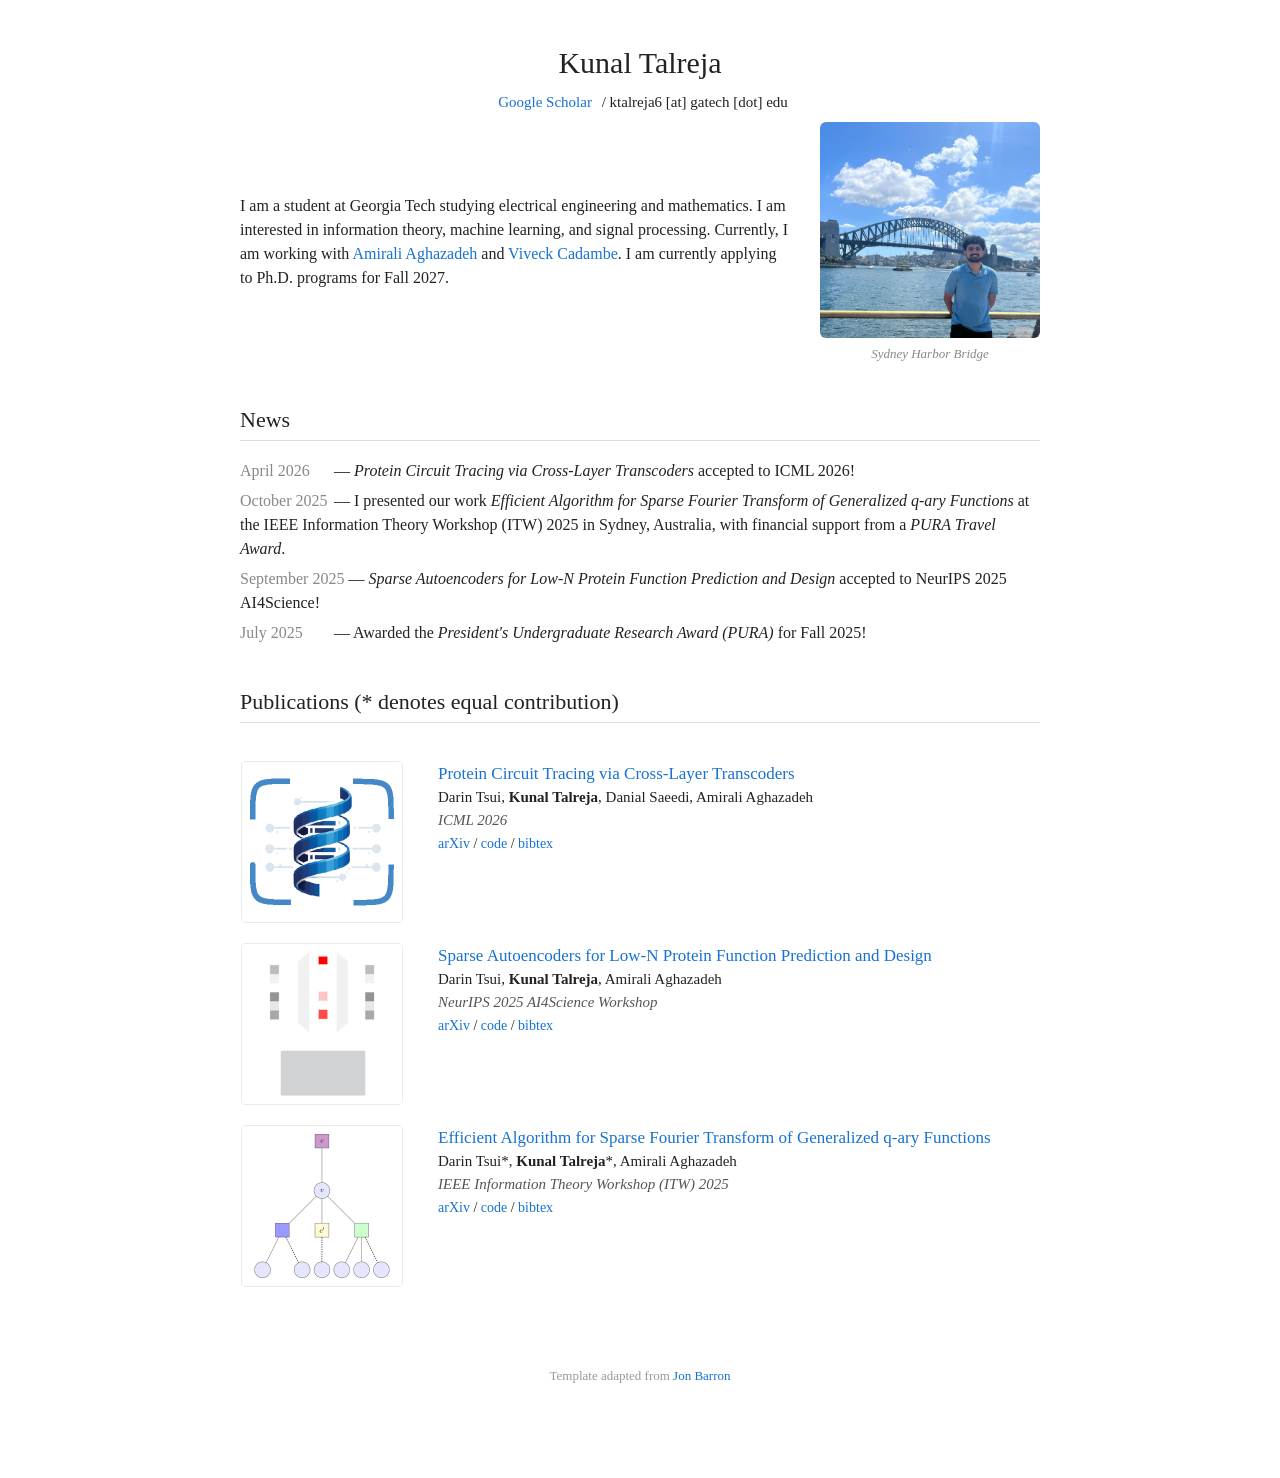
==== index.html @ 6360c68a "Initial commit" ====
<!DOCTYPE html>
<html lang="en">
<head>
  <meta charset="UTF-8">
  <title>Kunal Talreja</title>
  <meta name="viewport" content="width=device-width, initial-scale=1">
  <link rel="icon" href="assets/favicon.png" type="image/png">
  <style>
    body {
      margin: 0 auto;
      max-width: 800px;
      padding: 40px 20px 80px;
      font-family: Georgia, "Times New Roman", serif;
      font-size: 16px;
      line-height: 1.5;
      color: #222;
      background: #fff;
    }
    a { color: #1772d0; text-decoration: none; }
    a:hover { color: #f09228; }

    .header { text-align: center; margin-bottom: 8px; }
    .header h1 { font-size: 30px; font-weight: normal; margin: 0 0 6px; }
    .header .links { font-size: 15px; }
    .header .links a { margin: 0 6px; }

    h2 {
      font-size: 22px;
      font-weight: normal;
      border-bottom: 1px solid #ddd;
      padding-bottom: 4px;
      margin-top: 40px;
    }

    #about {
      display: flex;
      align-items: center;
      gap: 28px;
      margin-bottom: 12px;
    }
    #about p { margin: 0; }
    .photo {
      flex-shrink: 0;
      width: 220px;
    }
    .photo img {
      width: 220px;
      border-radius: 6px;
      display: block;
    }
    .photo .caption {
      margin-top: 6px;
      font-size: 13px;
      font-style: italic;
      color: #888;
      text-align: center;
    }
    @media (max-width: 600px) {
      #about { flex-direction: column-reverse; text-align: center; gap: 18px; }
      .photo { width: 200px; }
      .photo img { width: 200px; }
    }

    #news ul { list-style: none; padding-left: 0; margin: 0; }
    #news li { margin-bottom: 6px; }
    #news .date { color: #888; display: inline-block; min-width: 90px; }

    .pub { width: 100%; border-collapse: separate; border-spacing: 0 18px; }
    .pub td { vertical-align: top; }
    .pub .thumb {
      width: 178px; padding-right: 18px;
    }
    .pub .thumb img {
      width: 160px; height: 160px; object-fit: contain;
      background: #fff; border: 1px solid #eaeaea;
      border-radius: 4px; display: block;
    }
    .thumb-placeholder {
      width: 160px; height: 160px; background: #ececec;
      border-radius: 4px; display: flex; align-items: center;
      justify-content: center; color: #aaa; font-size: 12px;
    }
    .pub .title { font-size: 17px; }
    .pub .title a { color: #1772d0; }
    .pub .title a:hover { color: #f09228; }
    .pub .authors { font-size: 15px; }
    .pub .authors .me { font-weight: bold; }
    .pub .venue { font-size: 15px; font-style: italic; color: #555; }
    .pub .pub-links { font-size: 14px; margin-top: 2px; }

    .bib-toggle { color: #1772d0; cursor: pointer; }
    .bib-toggle:hover { color: #f09228; }
    .bib-toggle:focus { outline: 1px dotted #1772d0; }
    .bibtex {
      display: none;
      position: relative;
      margin-top: 8px;
      background: #f6f6f6;
      border: 1px solid #e2e2e2;
      border-radius: 4px;
      padding: 10px 12px;
    }
    .bibtex.open { display: block; }
    .bibtex pre {
      margin: 0;
      padding-right: 56px;
      font-family: "SF Mono", Menlo, Consolas, "Courier New", monospace;
      font-size: 12px;
      line-height: 1.4;
      white-space: pre-wrap;
      word-break: break-word;
      color: #333;
    }
    .bibtex .copy-btn {
      position: absolute;
      top: 8px;
      right: 8px;
      font-family: Georgia, serif;
      font-size: 12px;
      padding: 2px 8px;
      border: 1px solid #ccc;
      border-radius: 4px;
      background: #fff;
      color: #555;
      cursor: pointer;
    }
    .bibtex .copy-btn:hover { color: #f09228; border-color: #f09228; }

    footer { text-align: center; color: #999; font-size: 13px; margin-top: 60px; }
  </style>
</head>
<body>

  <header class="header">
    <h1>Kunal Talreja</h1>
    <div class="links">
      <a href="https://scholar.google.com/citations?user=B_X9xMAAAAAJ&hl=en" target="_blank">Google Scholar</a> /
      <span class="contact">ktalreja6 [at] gatech [dot] edu</span>
    </div>
  </header>

  <section id="about">
    <p>I am a student at Georgia Tech studying electrical engineering and mathematics. I am interested in information theory, machine learning, and signal processing. Currently, I am working with <a href="https://amirmohan.github.io/" target="_blank">Amirali Aghazadeh</a> and <a href="https://sites.google.com/view/viveck-cadambe/home" target="_blank">Viveck Cadambe</a>. I am currently applying to Ph.D. programs for Fall 2027.</p>
    <div class="photo">
      <img src="assets/me.jpg" alt="Kunal Talreja">
      <div class="caption">Sydney Harbor Bridge</div>
    </div>
  </section>

  <section id="news">
    <h2>News</h2>
    <ul>
      <li><span class="date">April 2026</span> &mdash; <em>Protein Circuit Tracing via Cross-Layer Transcoders</em> accepted to ICML 2026!</li>
      <li><span class="date">October 2025</span> &mdash; I presented our work <em>Efficient Algorithm for Sparse Fourier Transform of Generalized q-ary Functions</em> at the IEEE Information Theory Workshop (ITW) 2025 in Sydney, Australia, with financial support from a <em> PURA Travel Award</em>.</li>
      <li><span class="date">September 2025</span> &mdash; <em>Sparse Autoencoders for Low-N Protein Function Prediction and Design</em> accepted to NeurIPS 2025 AI4Science!</li>
      <li><span class="date">July 2025</span> &mdash; Awarded the <em>President's Undergraduate Research Award (PURA)</em> for Fall 2025!</li>
    </ul>
  </section>

  <section id="publications">
    <h2>Publications (* denotes equal contribution)</h2>
    <table class="pub">

      <tr>
        <td class="thumb">
          <img src="assets/protomech.png" alt="Protein Circuit Tracing thumbnail">
        </td>
        <td>
          <div class="title"><a href="#">Protein Circuit Tracing via Cross-Layer Transcoders</a></div>
          <div class="authors">
            Darin Tsui, <span class="me">Kunal Talreja</span>, Danial Saeedi, Amirali Aghazadeh
          </div>
          <div class="venue">ICML 2026</div>
          <div class="pub-links">
            <a href="https://arxiv.org/abs/2602.12026" target="_blank">arXiv</a> /
            <a href="https://github.com/amirgroup-codes/ProtoMech" target="_blank">code</a> /
            <span class="bib-toggle" onclick="toggleBib('bib-clt')">bibtex</span>
          </div>
          <div class="bibtex" id="bib-clt">
            <button class="copy-btn" onclick="copyBib('bib-clt', this)">copy</button>
            <pre>@misc{tsui2026proteincircuittracingcrosslayer,
      title={Protein Circuit Tracing via Cross-layer Transcoders}, 
      author={Darin Tsui and Kunal Talreja and Daniel Saeedi and Amirali Aghazadeh},
      year={2026},
      eprint={2602.12026},
      archivePrefix={arXiv},
      primaryClass={cs.LG},
      url={https://arxiv.org/abs/2602.12026}, 
}</pre>
          </div>
        </td>
      </tr>

            <tr>
        <td class="thumb">
          <img src="assets/sae.png" alt="Sparse Autoencoders thumbnail">
        </td>
        <td>
          <div class="title"><a href="#">Sparse Autoencoders for Low-N Protein Function Prediction and Design</a></div>
          <div class="authors">
            Darin Tsui, <span class="me">Kunal Talreja</span>, Amirali Aghazadeh
          </div>
          <div class="venue">NeurIPS 2025 AI4Science Workshop</div>
          <div class="pub-links">
            <a href="https://arxiv.org/abs/2508.18567" target="_blank">arXiv</a> /
            <a href="https://github.com/amirgroup-codes/LowNSAE" target="_blank">code</a> /
            <span class="bib-toggle" onclick="toggleBib('bib-sae')">bibtex</span>
          </div>
          <div class="bibtex" id="bib-sae">
            <button class="copy-btn" onclick="copyBib('bib-sae', this)">copy</button>
            <pre>@misc{tsui2025sparseautoencoderslownprotein,
      title={Sparse Autoencoders for Low-$N$ Protein Function Prediction and Design}, 
      author={Darin Tsui and Kunal Talreja and Amirali Aghazadeh},
      year={2025},
      eprint={2508.18567},
      archivePrefix={arXiv},
      primaryClass={cs.LG},
      url={https://arxiv.org/abs/2508.18567}, 
}</pre>
          </div>
        </td>
      </tr>

      <tr>
        <td class="thumb">
          <img src="assets/fourier.png" alt="Sparse Fourier Transform thumbnail">
        </td>
        <td>
          <div class="title"><a href="#">Efficient Algorithm for Sparse Fourier Transform of Generalized q-ary Functions</a></div>
          <div class="authors">
            Darin Tsui*, <span class="me">Kunal Talreja</span>*, Amirali Aghazadeh
          </div>
          <div class="venue">IEEE Information Theory Workshop (ITW) 2025</div>
          <div class="pub-links">
            <a href="https://arxiv.org/abs/2501.12365" target="_blank">arXiv</a> /
            <a href="https://github.com/amirgroup-codes/GFast" target="_blank">code</a> /
            <span class="bib-toggle" onclick="toggleBib('bib-fourier')">bibtex</span>
          </div>
          <div class="bibtex" id="bib-fourier">
            <button class="copy-btn" onclick="copyBib('bib-fourier', this)">copy</button>
            <pre>@misc{tsui2025efficientalgorithmsparsefourier,
      title={Efficient Algorithm for Sparse Fourier Transform of Generalized $q$-ary Functions}, 
      author={Darin Tsui and Kunal Talreja and Amirali Aghazadeh},
      year={2025},
      eprint={2501.12365},
      archivePrefix={arXiv},
      primaryClass={cs.CC},
      url={https://arxiv.org/abs/2501.12365}, 
}</pre>
          </div>
        </td>
      </tr>

    </table>
  </section>

  <footer>
    <p>Template adapted from <a href="https://jonbarron.info/" target="_blank">Jon Barron</a></p>
  </footer>

  <script>
    function toggleBib(id) {
      document.getElementById(id).classList.toggle('open');
    }
    function copyBib(id, btn) {
      var text = document.getElementById(id).querySelector('pre').textContent;
      var done = function () {
        var label = btn.textContent;
        btn.textContent = 'copied!';
        setTimeout(function () { btn.textContent = label; }, 1500);
      };
      if (navigator.clipboard && navigator.clipboard.writeText) {
        navigator.clipboard.writeText(text).then(done, function () { fallbackCopy(text, done); });
      } else {
        fallbackCopy(text, done);
      }
    }
    function fallbackCopy(text, done) {
      var ta = document.createElement('textarea');
      ta.value = text;
      ta.style.position = 'fixed';
      ta.style.opacity = '0';
      document.body.appendChild(ta);
      ta.select();
      try { document.execCommand('copy'); done(); } catch (e) {}
      document.body.removeChild(ta);
    }
    document.querySelectorAll('.bib-toggle').forEach(function (el) {
      el.setAttribute('tabindex', '0');
      el.setAttribute('role', 'button');
      el.addEventListener('keydown', function (e) {
        if (e.key === 'Enter' || e.key === ' ') { e.preventDefault(); el.click(); }
      });
    });
  </script>

</body>
</html>
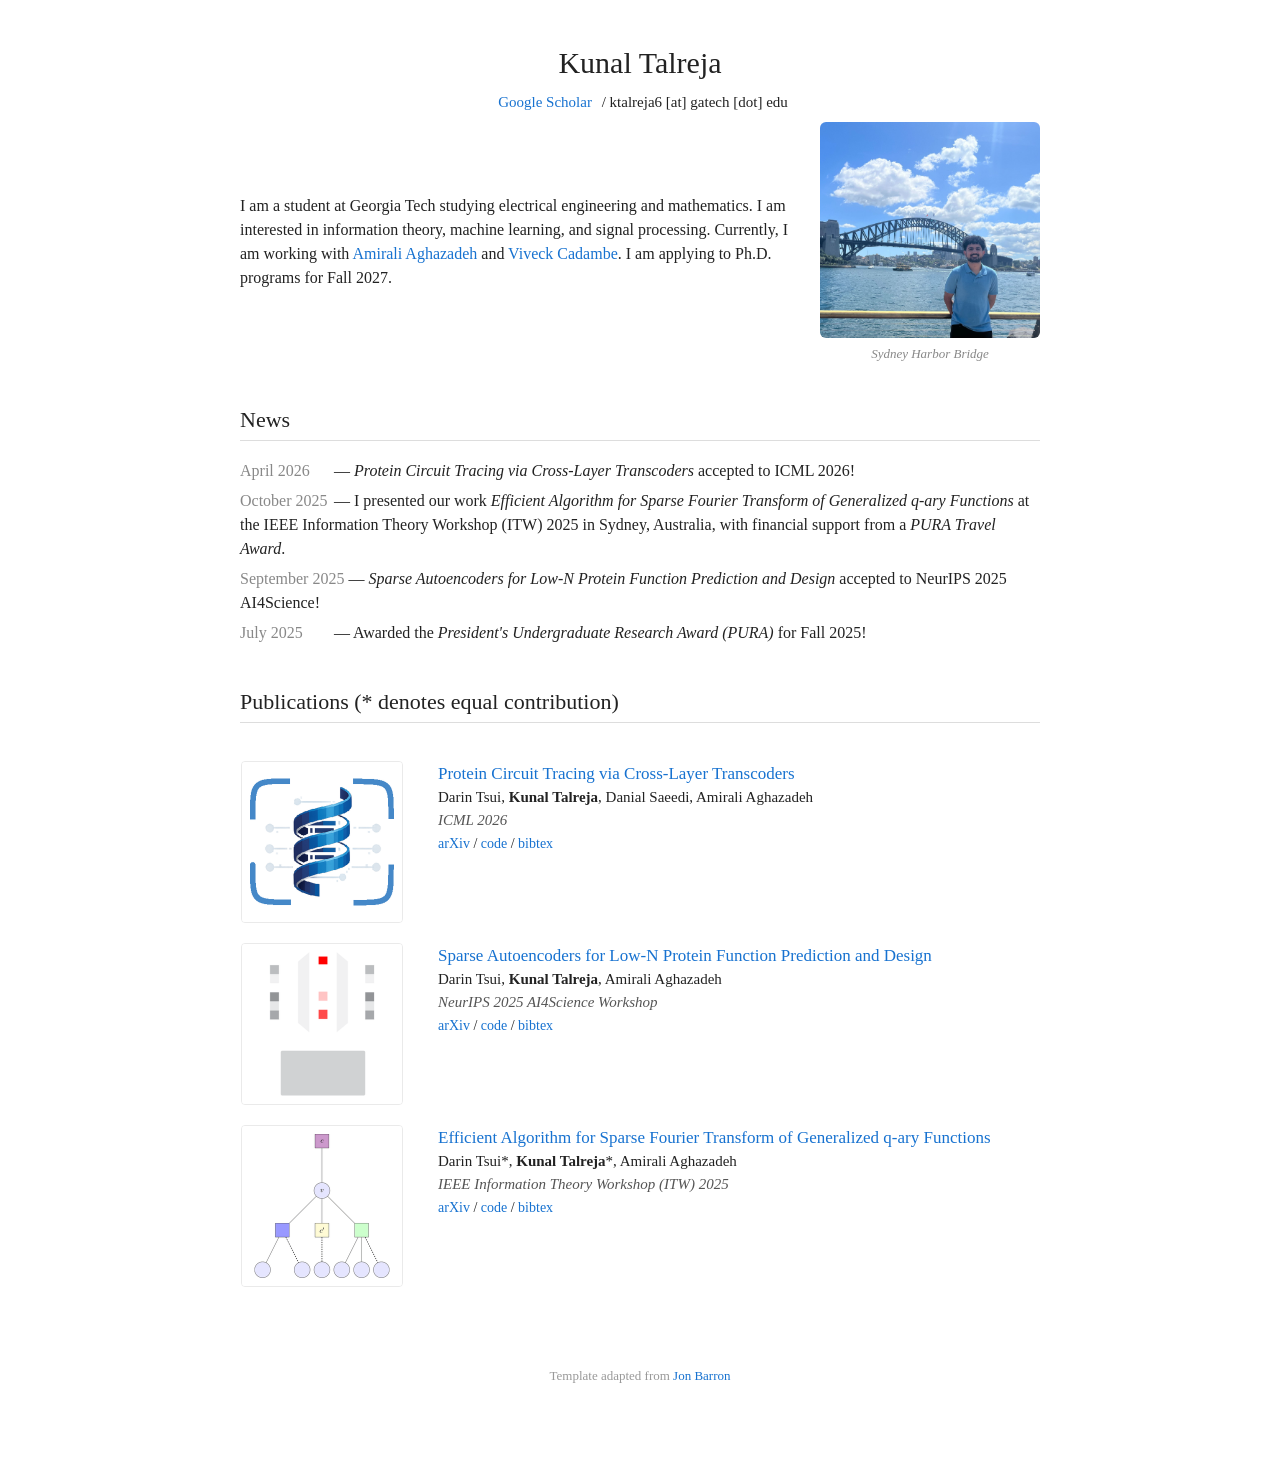
==== commit 138ebeb7: "update" ====
--- a/index.html
+++ b/index.html
@@ -140,7 +140,7 @@
   </header>
 
   <section id="about">
-    <p>I am a student at Georgia Tech studying electrical engineering and mathematics. I am interested in information theory, machine learning, and signal processing. Currently, I am working with <a href="https://amirmohan.github.io/" target="_blank">Amirali Aghazadeh</a> and <a href="https://sites.google.com/view/viveck-cadambe/home" target="_blank">Viveck Cadambe</a>. I am currently applying to Ph.D. programs for Fall 2027.</p>
+    <p>I am a student at Georgia Tech studying electrical engineering and mathematics. I am interested in information theory, machine learning, and signal processing. Currently, I am working with <a href="https://amirmohan.github.io/" target="_blank">Amirali Aghazadeh</a> and <a href="https://sites.google.com/view/viveck-cadambe/home" target="_blank">Viveck Cadambe</a>. I am applying to Ph.D. programs for Fall 2027.</p>
     <div class="photo">
       <img src="assets/me.jpg" alt="Kunal Talreja">
       <div class="caption">Sydney Harbor Bridge</div>
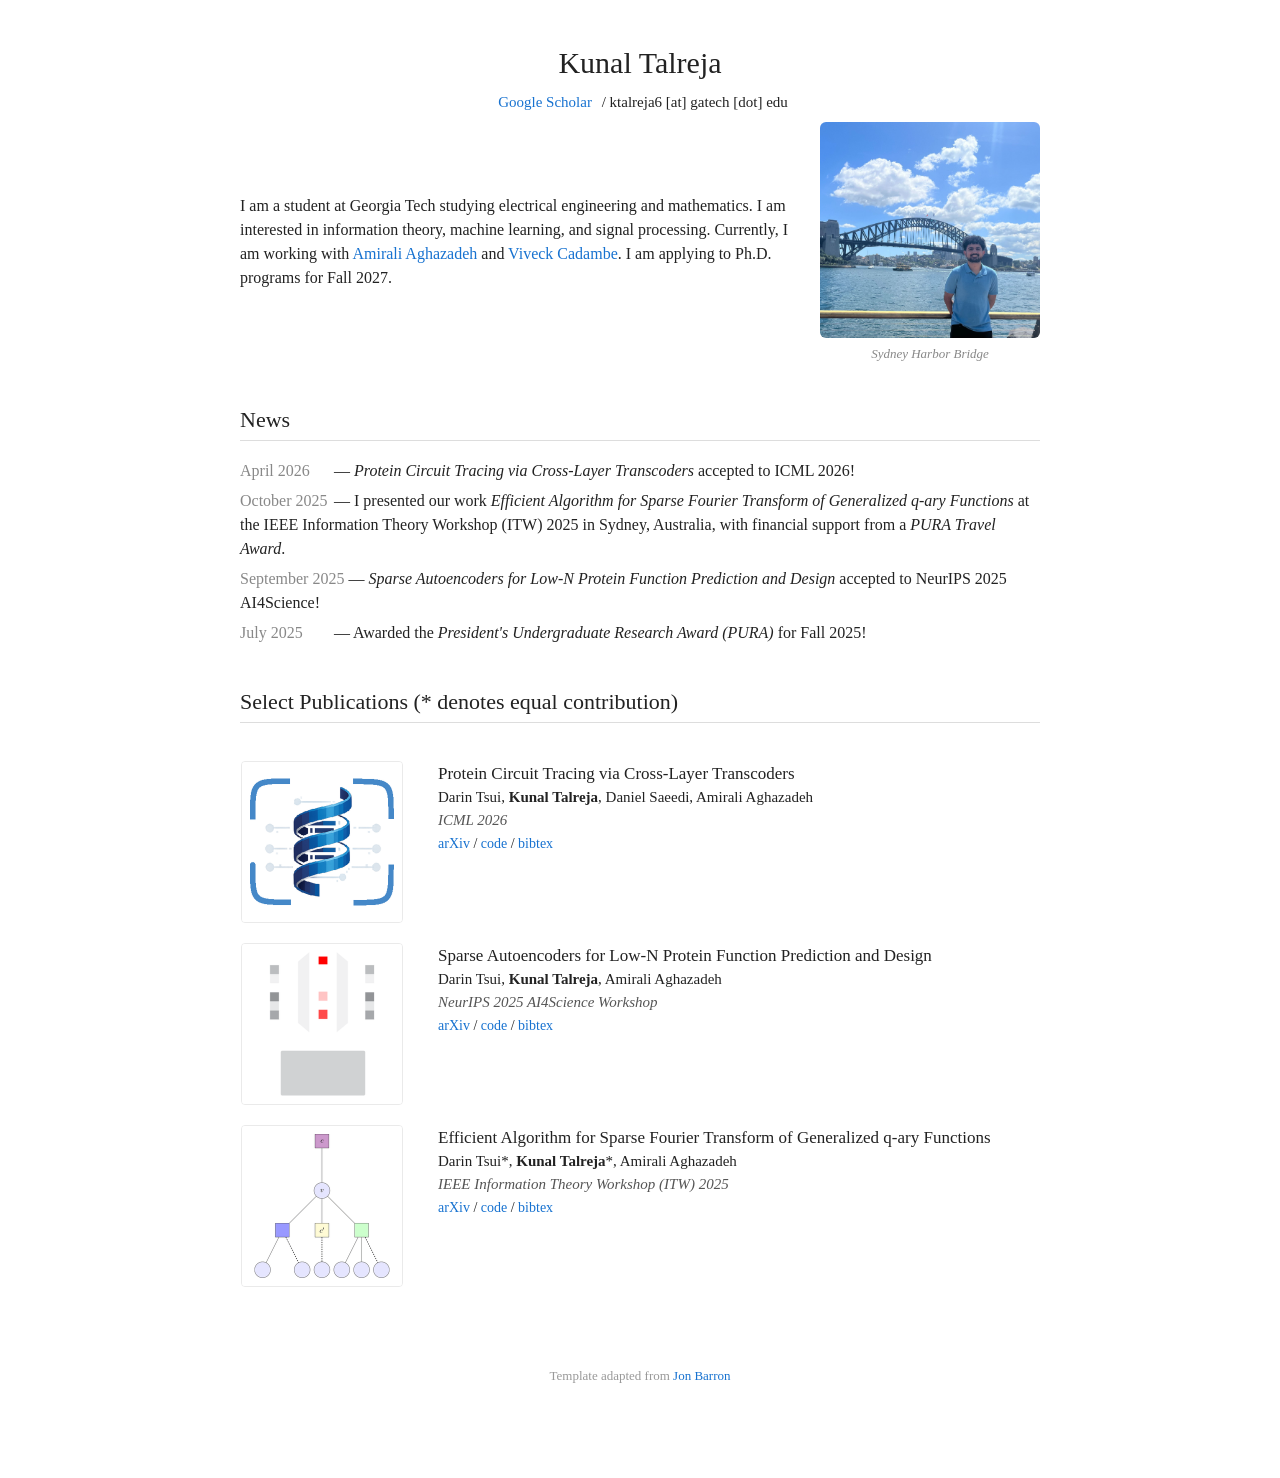
==== commit 77811de8: "update" ====
--- a/index.html
+++ b/index.html
@@ -158,7 +158,7 @@
   </section>
 
   <section id="publications">
-    <h2>Publications (* denotes equal contribution)</h2>
+    <h2>Select Publications (* denotes equal contribution)</h2>
     <table class="pub">
 
       <tr>
@@ -166,9 +166,9 @@
           <img src="assets/protomech.png" alt="Protein Circuit Tracing thumbnail">
         </td>
         <td>
-          <div class="title"><a href="#">Protein Circuit Tracing via Cross-Layer Transcoders</a></div>
+          <div class="title">Protein Circuit Tracing via Cross-Layer Transcoders</div>
           <div class="authors">
-            Darin Tsui, <span class="me">Kunal Talreja</span>, Danial Saeedi, Amirali Aghazadeh
+            Darin Tsui, <span class="me">Kunal Talreja</span>, Daniel Saeedi, Amirali Aghazadeh
           </div>
           <div class="venue">ICML 2026</div>
           <div class="pub-links">
@@ -196,7 +196,7 @@
           <img src="assets/sae.png" alt="Sparse Autoencoders thumbnail">
         </td>
         <td>
-          <div class="title"><a href="#">Sparse Autoencoders for Low-N Protein Function Prediction and Design</a></div>
+          <div class="title">Sparse Autoencoders for Low-N Protein Function Prediction and Design</div>
           <div class="authors">
             Darin Tsui, <span class="me">Kunal Talreja</span>, Amirali Aghazadeh
           </div>
@@ -226,7 +226,7 @@
           <img src="assets/fourier.png" alt="Sparse Fourier Transform thumbnail">
         </td>
         <td>
-          <div class="title"><a href="#">Efficient Algorithm for Sparse Fourier Transform of Generalized q-ary Functions</a></div>
+          <div class="title">Efficient Algorithm for Sparse Fourier Transform of Generalized q-ary Functions</div>
           <div class="authors">
             Darin Tsui*, <span class="me">Kunal Talreja</span>*, Amirali Aghazadeh
           </div>
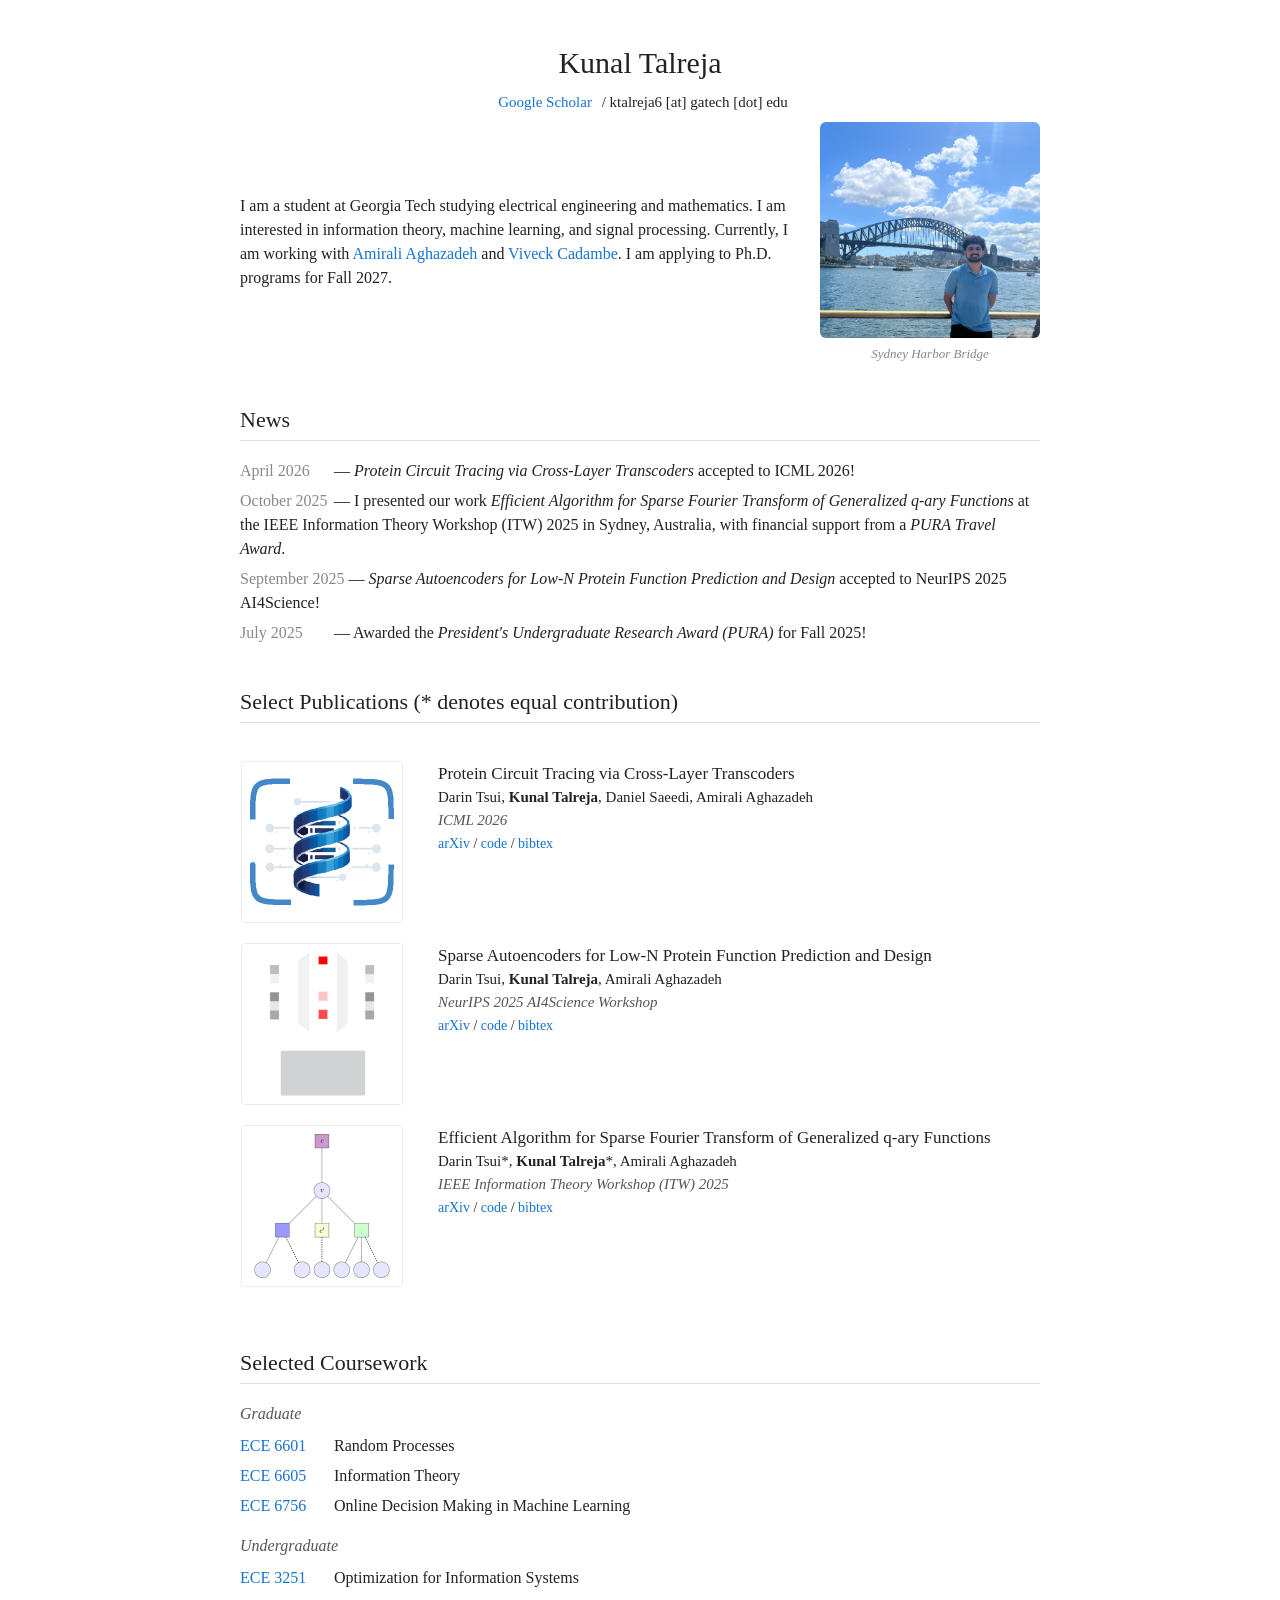
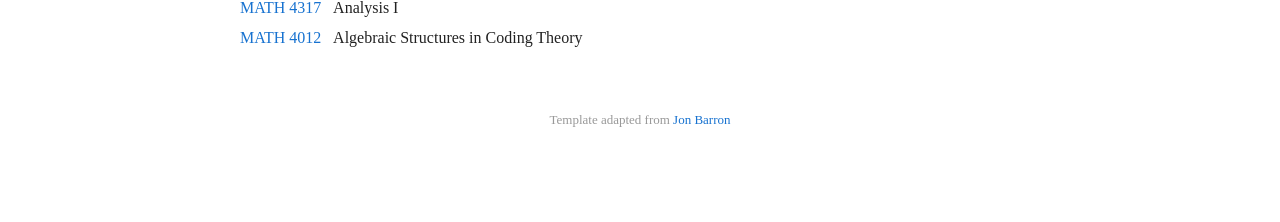
==== commit 312d5634: "added courses" ====
--- a/index.html
+++ b/index.html
@@ -65,6 +65,17 @@
     #news li { margin-bottom: 6px; }
     #news .date { color: #888; display: inline-block; min-width: 90px; }
 
+    #coursework h3 {
+      font-size: 16px;
+      font-weight: normal;
+      font-style: italic;
+      color: #555;
+      margin: 16px 0 8px;
+    }
+    #coursework ul { list-style: none; padding-left: 0; margin: 0; }
+    #coursework li { margin-bottom: 6px; }
+    #coursework .code { display: inline-block; min-width: 90px; }
+
     .pub { width: 100%; border-collapse: separate; border-spacing: 0 18px; }
     .pub td { vertical-align: top; }
     .pub .thumb {
@@ -254,6 +265,24 @@
     </table>
   </section>
 
+  <section id="coursework">
+    <h2>Selected Coursework</h2>
+
+    <h3>Graduate</h3>
+    <ul>
+      <li><span class="code"><a href="https://ece.gatech.edu/courses/ece6601" target="_blank">ECE 6601</a></span> Random Processes</li>
+      <li><span class="code"><a href="https://ece.gatech.edu/courses/ece6605" target="_blank">ECE 6605</a></span> Information Theory</li>
+      <li><span class="code"><a href="https://vmuthukumar.ece.gatech.edu/teaching-advising/ece-8803-online-decision-making-in-machine-learning-spring-2025/" target="_blank">ECE 6756</a></span> Online Decision Making in Machine Learning</li>
+    </ul>
+
+    <h3>Undergraduate</h3>
+    <ul>
+      <li><span class="code"><a href="https://ece.gatech.edu/courses/ece3251" target="_blank">ECE 3251</a></span> Optimization for Information Systems</li>
+      <li><span class="code"><a href="https://math.gatech.edu/courses/math/4317" target="_blank">MATH 4317</a></span> Analysis I</li>
+      <li><span class="code"><a href="https://math.gatech.edu/courses/math/4012" target="_blank">MATH 4012</a></span> Algebraic Structures in Coding Theory</li>
+    </ul>
+  </section>
+
   <footer>
     <p>Template adapted from <a href="https://jonbarron.info/" target="_blank">Jon Barron</a></p>
   </footer>
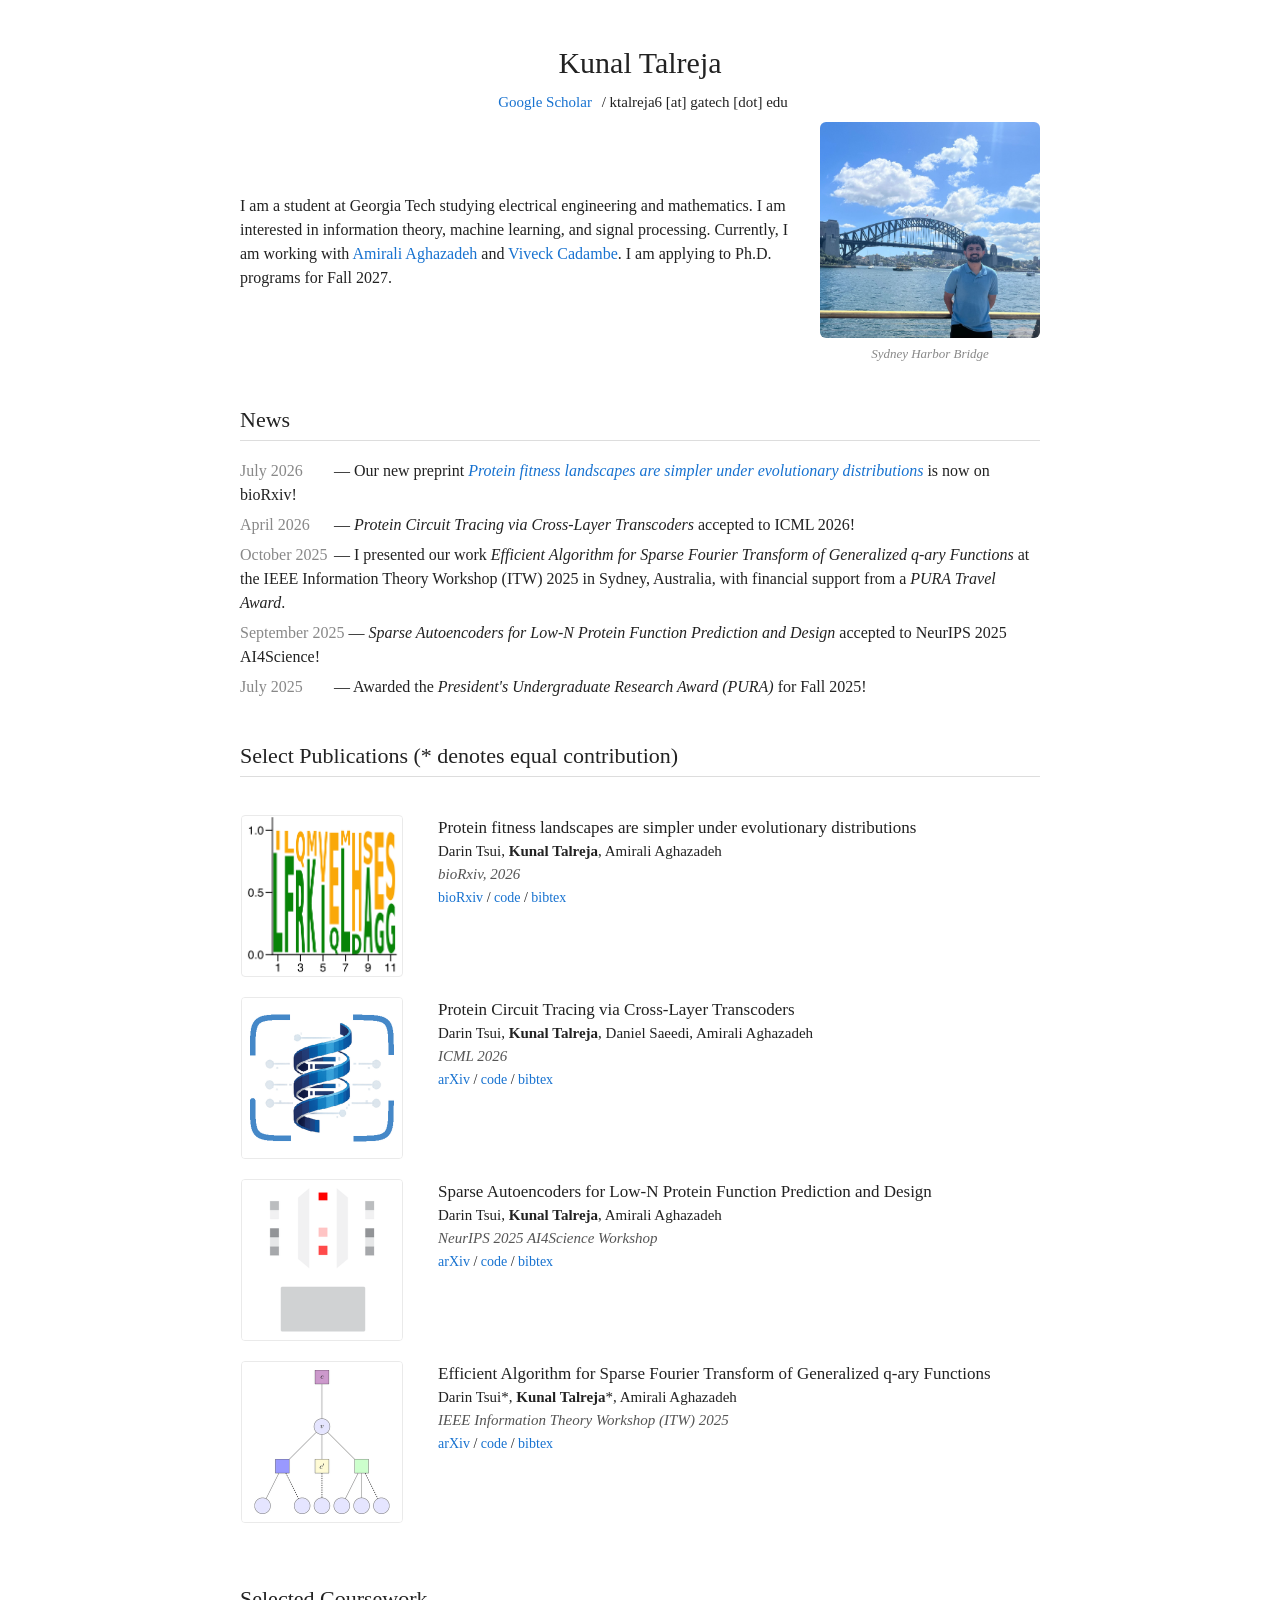
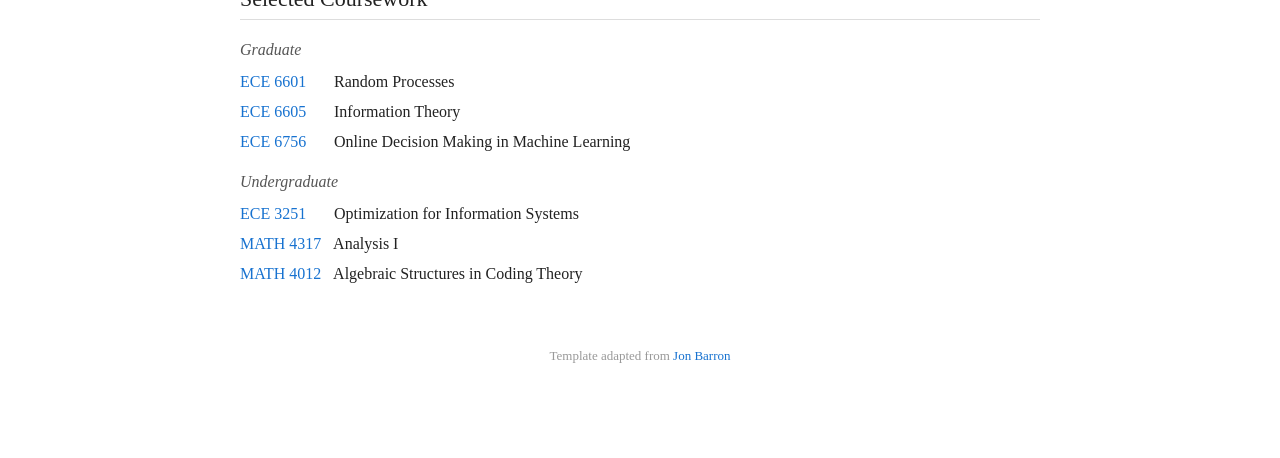
==== commit 1a1b43bf: "added new paper update" ====
--- a/index.html
+++ b/index.html
@@ -161,6 +161,7 @@
   <section id="news">
     <h2>News</h2>
     <ul>
+      <li><span class="date">July 2026</span> &mdash; Our new preprint <a href="https://www.biorxiv.org/content/10.64898/2026.07.08.737351v1" target="_blank"><em>Protein fitness landscapes are simpler under evolutionary distributions</em></a> is now on bioRxiv!</li>
       <li><span class="date">April 2026</span> &mdash; <em>Protein Circuit Tracing via Cross-Layer Transcoders</em> accepted to ICML 2026!</li>
       <li><span class="date">October 2025</span> &mdash; I presented our work <em>Efficient Algorithm for Sparse Fourier Transform of Generalized q-ary Functions</em> at the IEEE Information Theory Workshop (ITW) 2025 in Sydney, Australia, with financial support from a <em> PURA Travel Award</em>.</li>
       <li><span class="date">September 2025</span> &mdash; <em>Sparse Autoencoders for Low-N Protein Function Prediction and Design</em> accepted to NeurIPS 2025 AI4Science!</li>
@@ -171,6 +172,39 @@
   <section id="publications">
     <h2>Select Publications (* denotes equal contribution)</h2>
     <table class="pub">
+
+      <tr>
+        <td class="thumb">
+          <img src="assets/protein-landscapes.png" alt="Protein fitness landscapes thumbnail">
+        </td>
+        <td>
+          <div class="title">Protein fitness landscapes are simpler under evolutionary distributions</div>
+          <div class="authors">
+            Darin Tsui, <span class="me">Kunal Talreja</span>, Amirali Aghazadeh
+          </div>
+          <div class="venue">bioRxiv, 2026</div>
+          <div class="pub-links">
+            <a href="https://www.biorxiv.org/content/10.64898/2026.07.08.737351v1" target="_blank">bioRxiv</a> /
+            <a href="https://github.com/amirgroup-codes/eWHT_expts" target="_blank">code</a> /
+            <span class="bib-toggle" onclick="toggleBib('bib-ewht')">bibtex</span>
+          </div>
+          <div class="bibtex" id="bib-ewht">
+            <button class="copy-btn" onclick="copyBib('bib-ewht', this)">copy</button>
+            <pre>@article {Tsui2026.07.08.737351,
+      author = {Tsui, Darin and Talreja, Kunal and Aghazadeh, Amirali},
+      title = {Protein fitness landscapes are simpler under evolutionary distributions},
+      elocation-id = {2026.07.08.737351},
+      year = {2026},
+      doi = {10.64898/2026.07.08.737351},
+      publisher = {Cold Spring Harbor Laboratory},
+      abstract = {Understanding how mutations combine to shape protein fitness remains a central challenge in biology, driven in part by the prevalence of high-order epistasis. Existing analyses of epistasis, however, implicitly define epistatic interactions under a uniform probability measure over sequence space, even though evolution constrains natural proteins to a highly structured, non-uniform distribution of sequences. Here, we show that the apparent complexity of protein epistasis depends fundamentally on the underlying evolutionary distribution of sequences. We develop an evolution-aware spectral framework that incorporates the evolutionary distribution of amino acids at each sequence position, inducing an orthogonal decomposition under the evolutionary measure while preserving efficient spectral algorithms for scalable analysis. Across diverse protein fitness landscapes, this framework consistently produces more compact spectral representations, explaining more phenotypic variation with fewer epistatic interactions while substantially reducing apparent high-order epistasis. It also enables more accurate recovery of fitness landscapes from limited experimental measurements and concentrates the remaining higher-order interactions into localized, structurally interpretable motifs. These results suggest that a substantial fraction of apparent high-order epistasis arises from defining epistatic interactions under a uniform measure over sequence space and can be resolved by aligning spectral analysis with evolutionary constraints.Competing Interest StatementThe authors have declared no competing interest.},
+      URL = {https://www.biorxiv.org/content/early/2026/07/10/2026.07.08.737351},
+      eprint = {https://www.biorxiv.org/content/early/2026/07/10/2026.07.08.737351.full.pdf},
+      journal = {bioRxiv}
+}</pre>
+          </div>
+        </td>
+      </tr>
 
       <tr>
         <td class="thumb">
@@ -324,4 +358,4 @@
   </script>
 
 </body>
-</html>+</html>
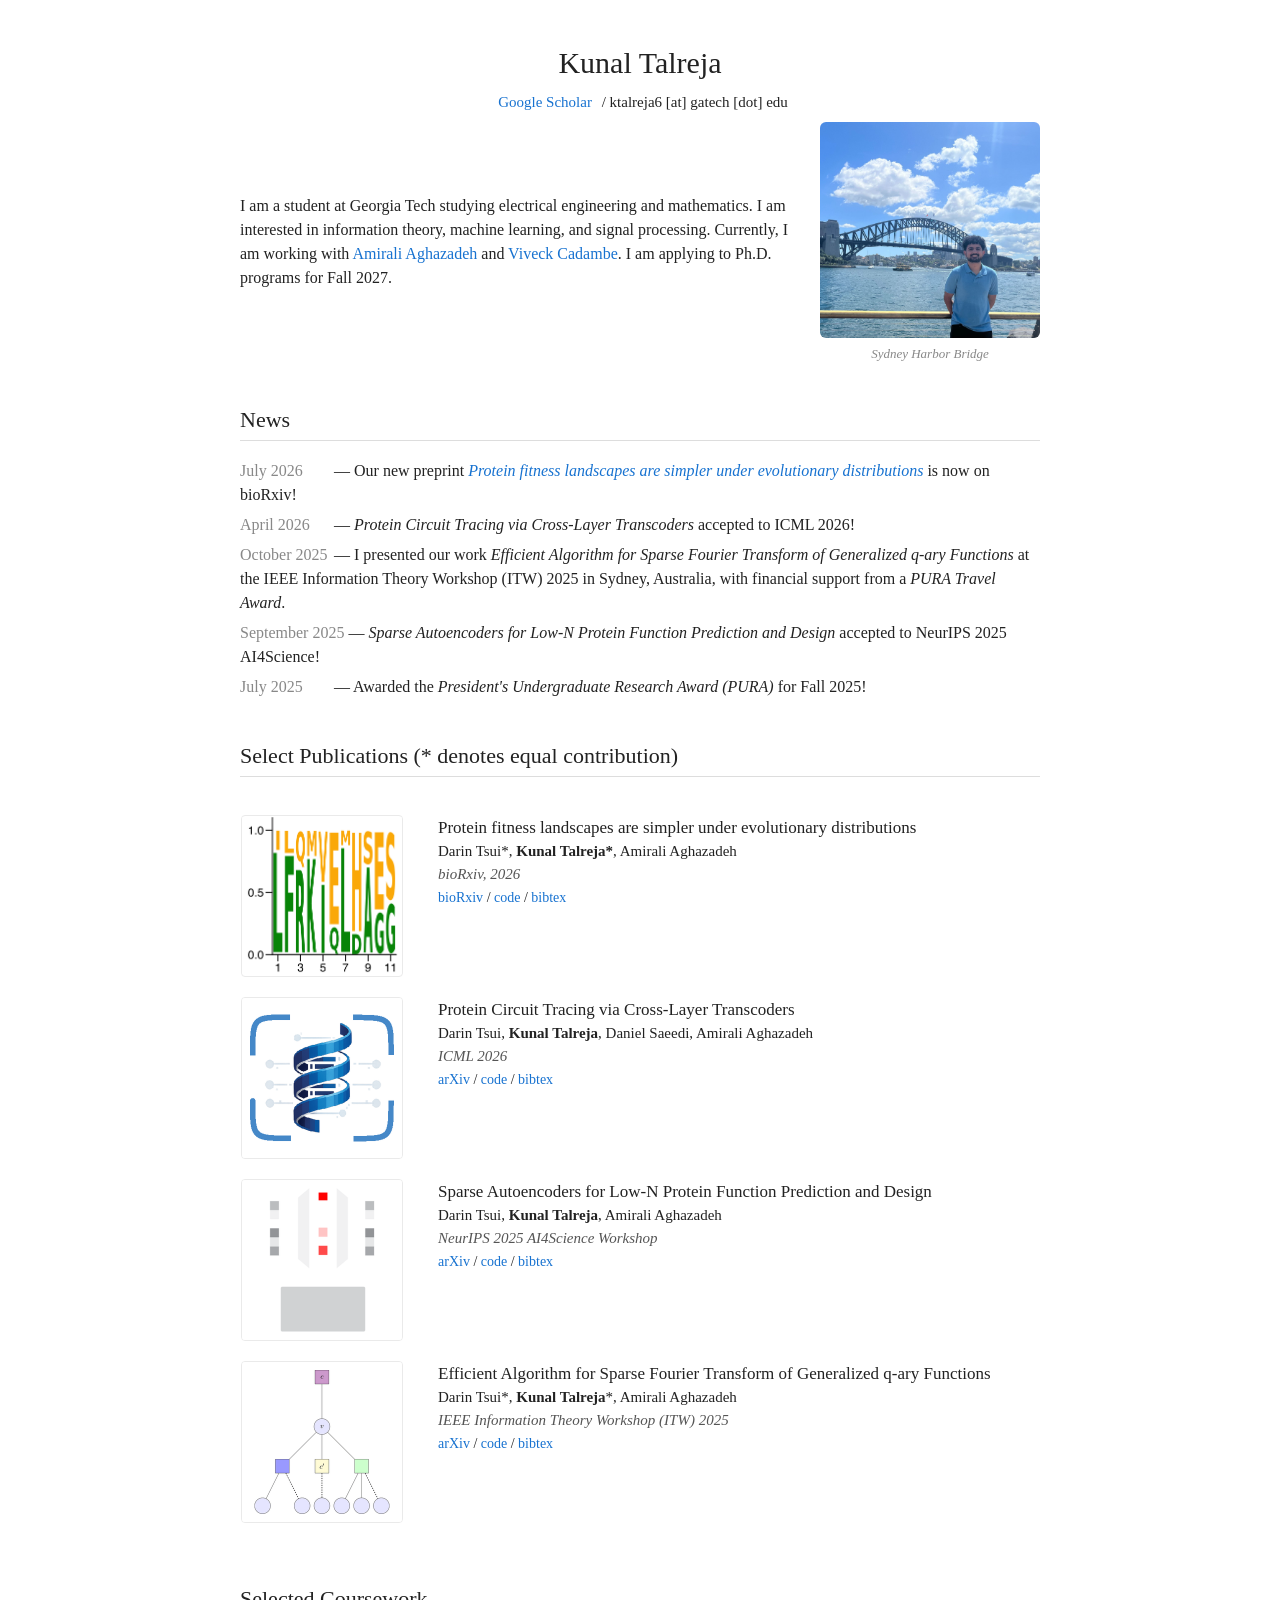
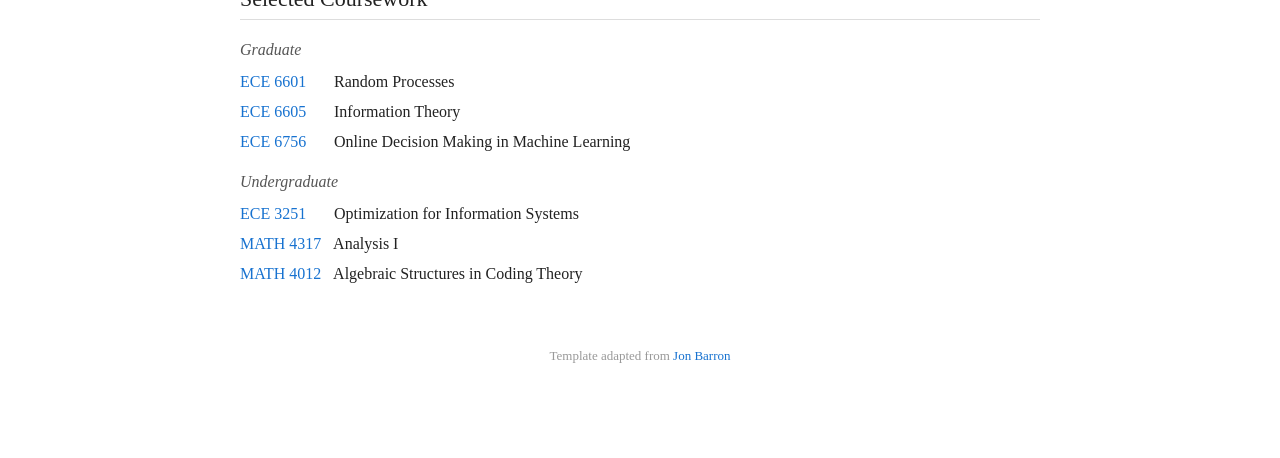
==== commit f370b8b2: "added star" ====
--- a/index.html
+++ b/index.html
@@ -180,7 +180,7 @@
         <td>
           <div class="title">Protein fitness landscapes are simpler under evolutionary distributions</div>
           <div class="authors">
-            Darin Tsui, <span class="me">Kunal Talreja</span>, Amirali Aghazadeh
+            Darin Tsui*, <span class="me">Kunal Talreja*</span>, Amirali Aghazadeh
           </div>
           <div class="venue">bioRxiv, 2026</div>
           <div class="pub-links">
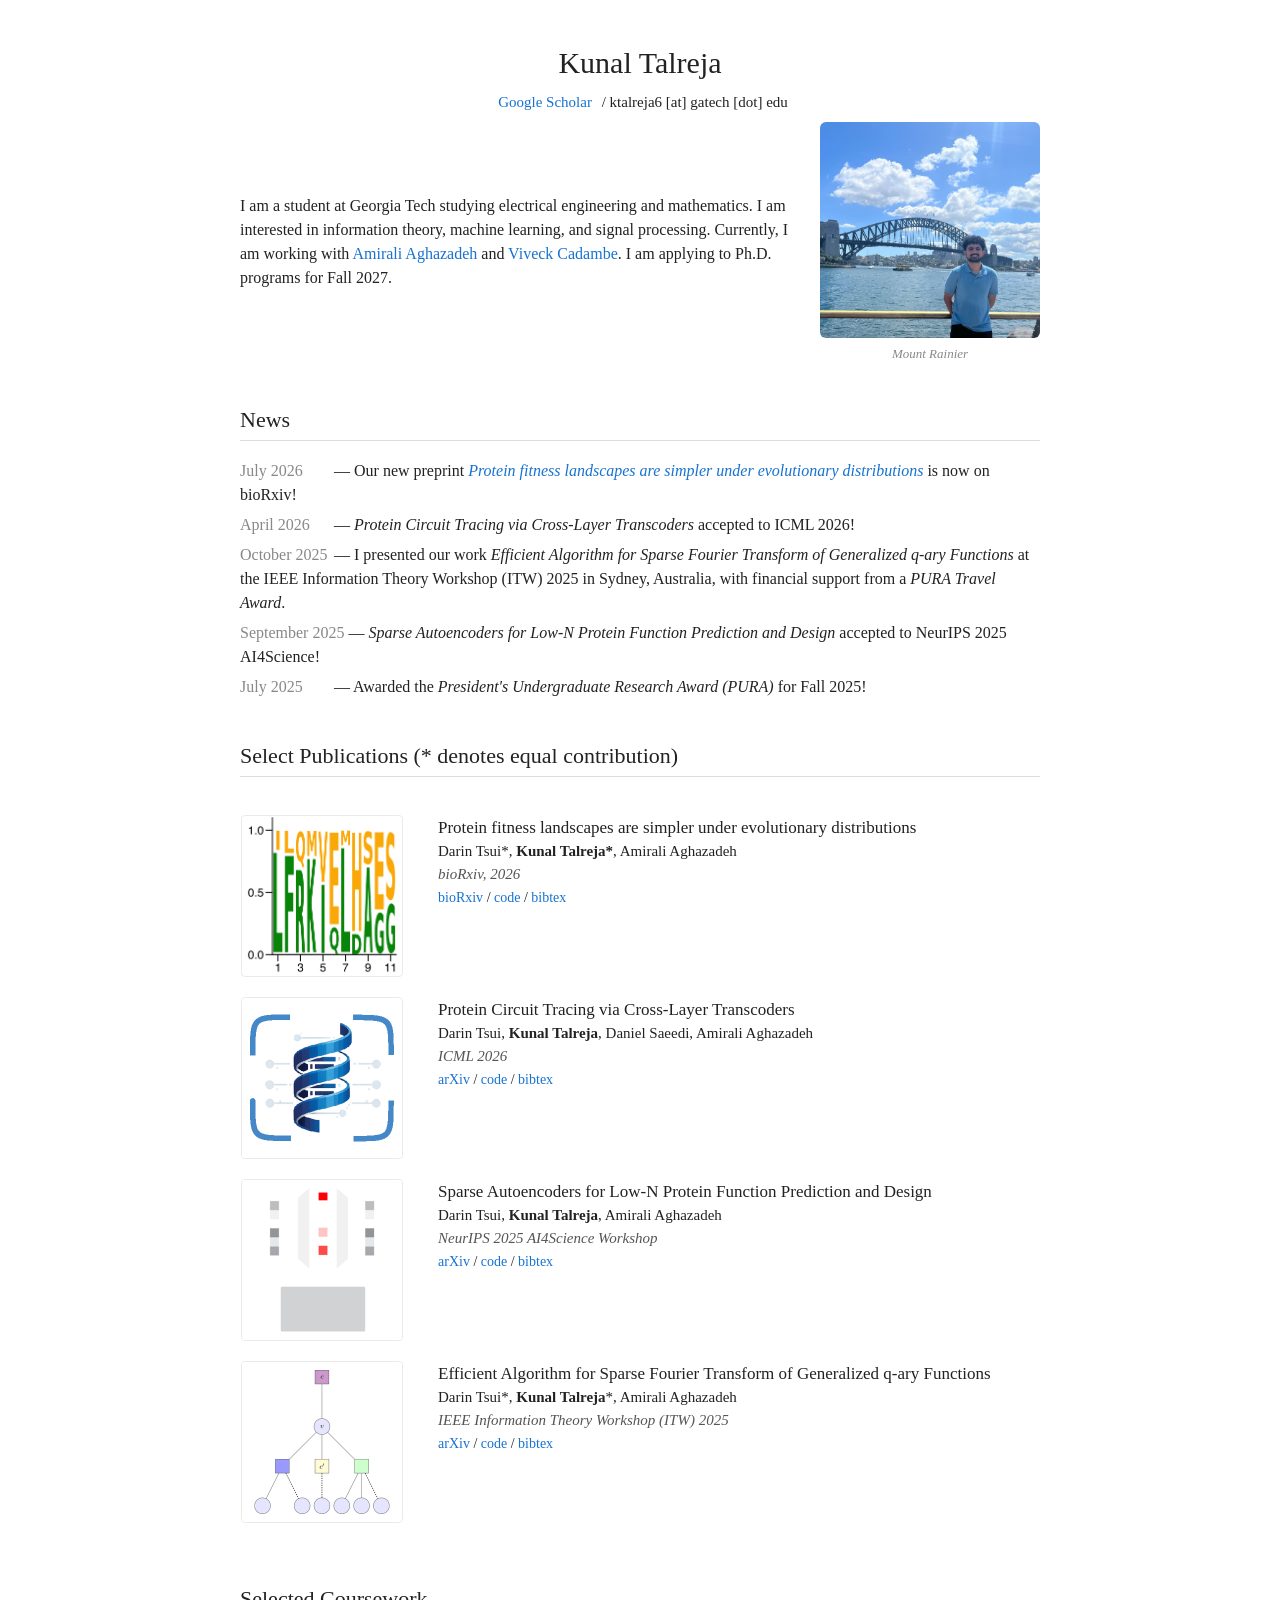
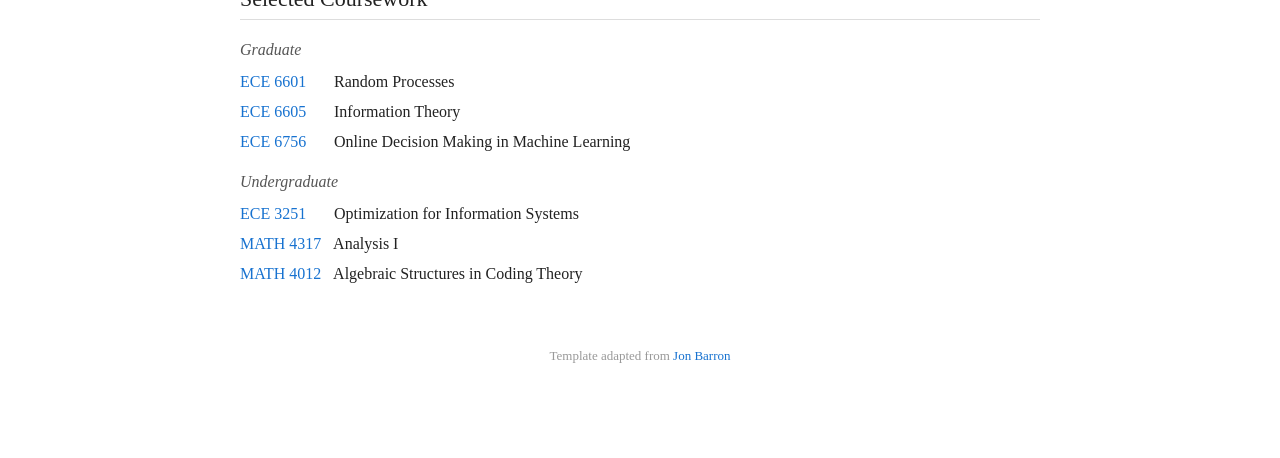
==== commit 5b3eb4db: "Update index.html" ====
--- a/index.html
+++ b/index.html
@@ -154,7 +154,7 @@
     <p>I am a student at Georgia Tech studying electrical engineering and mathematics. I am interested in information theory, machine learning, and signal processing. Currently, I am working with <a href="https://amirmohan.github.io/" target="_blank">Amirali Aghazadeh</a> and <a href="https://sites.google.com/view/viveck-cadambe/home" target="_blank">Viveck Cadambe</a>. I am applying to Ph.D. programs for Fall 2027.</p>
     <div class="photo">
       <img src="assets/me.jpg" alt="Kunal Talreja">
-      <div class="caption">Sydney Harbor Bridge</div>
+      <div class="caption">Mount Rainier</div>
     </div>
   </section>
 
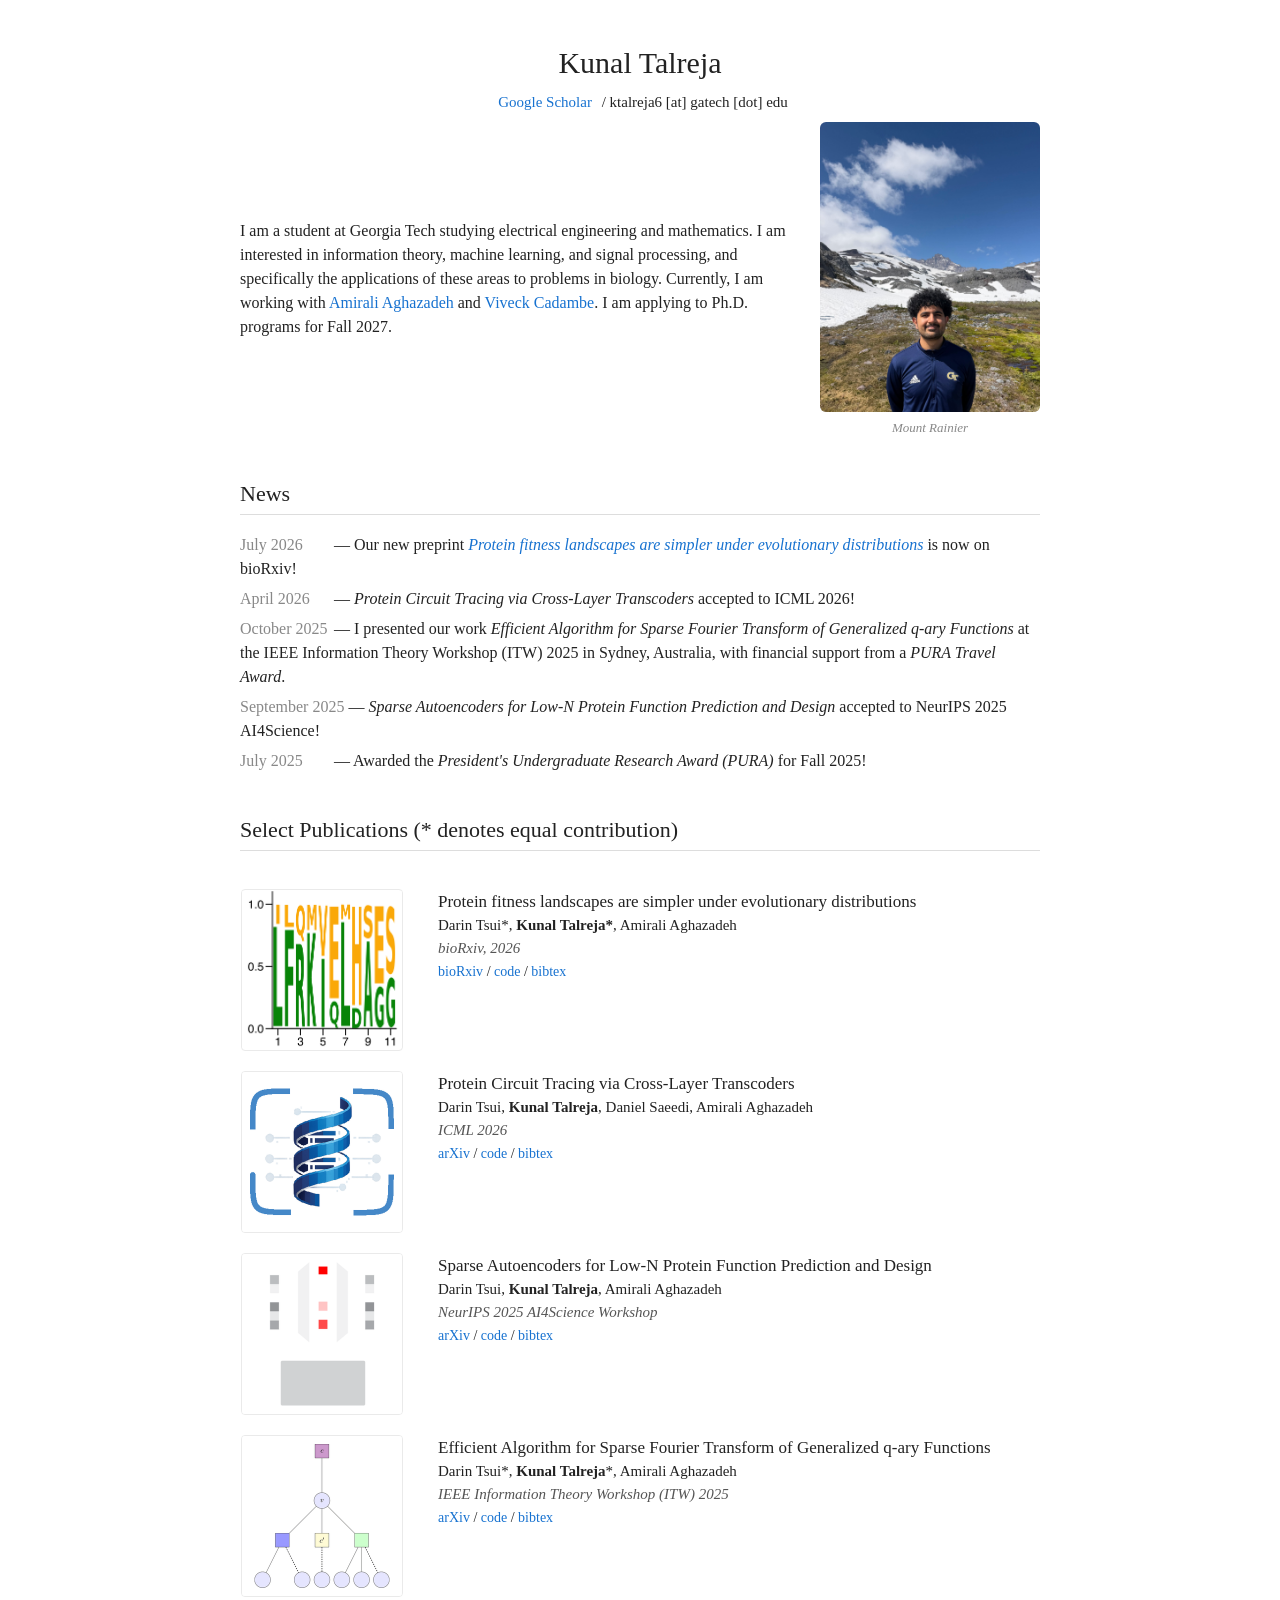
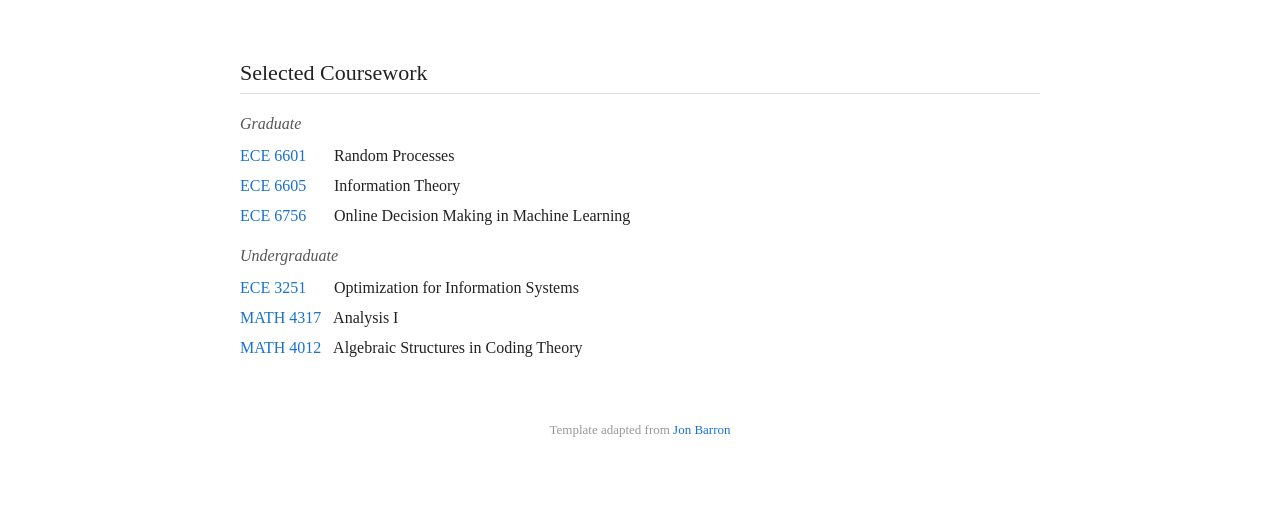
==== commit fb6c03e8: "Update index.html" ====
--- a/index.html
+++ b/index.html
@@ -151,7 +151,7 @@
   </header>
 
   <section id="about">
-    <p>I am a student at Georgia Tech studying electrical engineering and mathematics. I am interested in information theory, machine learning, and signal processing. Currently, I am working with <a href="https://amirmohan.github.io/" target="_blank">Amirali Aghazadeh</a> and <a href="https://sites.google.com/view/viveck-cadambe/home" target="_blank">Viveck Cadambe</a>. I am applying to Ph.D. programs for Fall 2027.</p>
+    <p>I am a student at Georgia Tech studying electrical engineering and mathematics. I am interested in information theory, machine learning, and signal processing, and specifically the applications of these areas to problems in biology. Currently, I am working with <a href="https://amirmohan.github.io/" target="_blank">Amirali Aghazadeh</a> and <a href="https://sites.google.com/view/viveck-cadambe/home" target="_blank">Viveck Cadambe</a>. I am applying to Ph.D. programs for Fall 2027.</p>
     <div class="photo">
       <img src="assets/me.jpg" alt="Kunal Talreja">
       <div class="caption">Mount Rainier</div>
